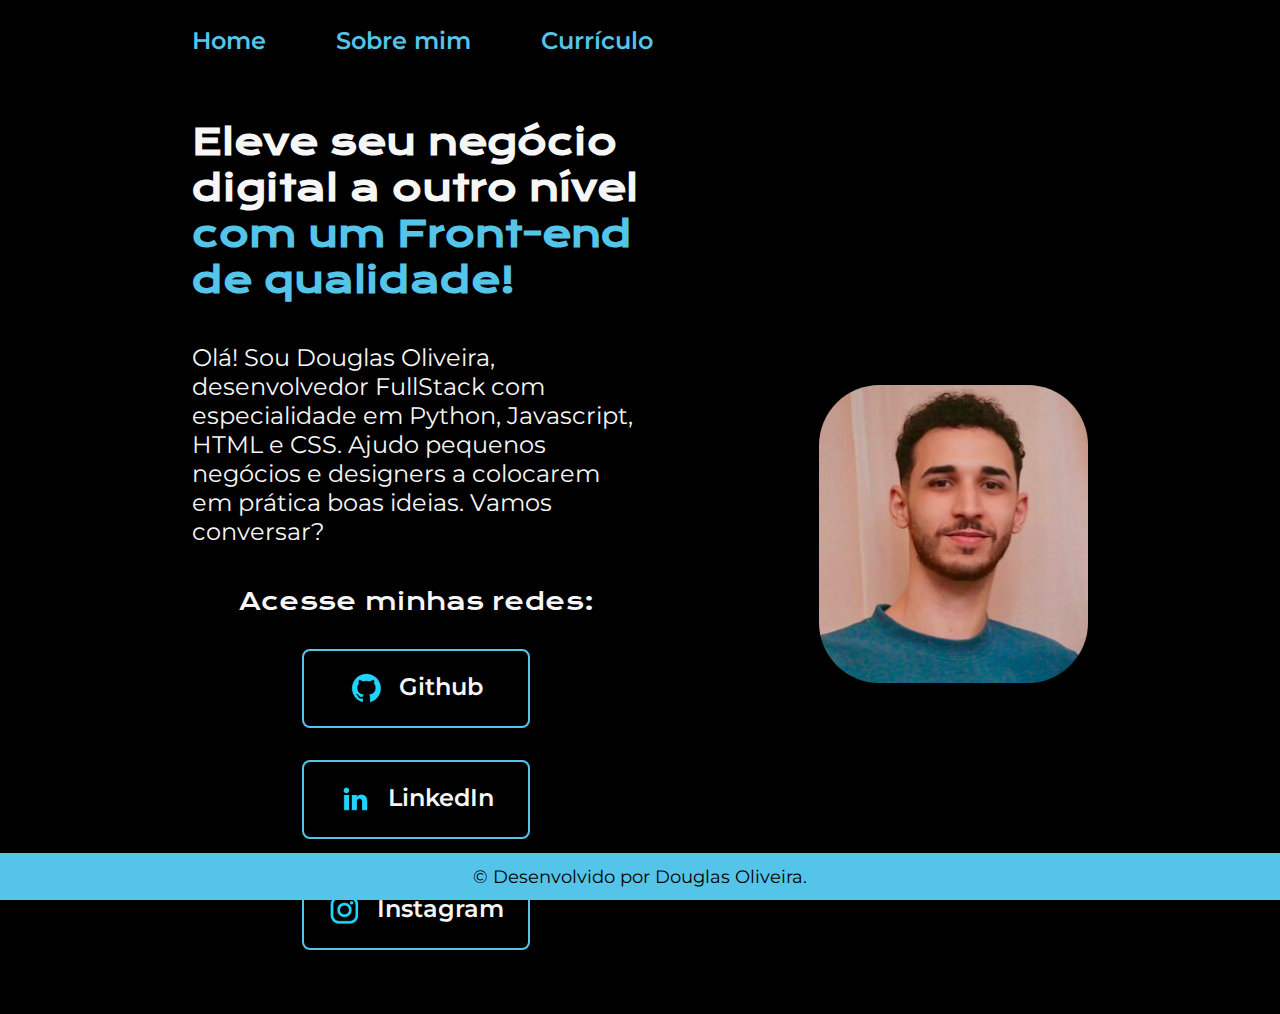
==== index.html @ 94f0caf9 "first commit" ====
<!DOCTYPE html>
<html lang="pt-br">
<head>
    <meta charset="UTF-8">
    <meta http-equiv="X-UA-Compatible" content="IE=edge">
    <meta name="viewport" content="width=device-width, initial-scale=1.0">
    <title>Douglas Oliveira</title>
    <link rel="stylesheet" href="./styles/style.css">
</head>
<body>
    <header class="cabecalho">
        <nav class="cabecalho__menu">
            <a class="cabecalho__menu__link" href="index.html">Home</a>
            <a class="cabecalho__menu__link" href="about.html">Sobre mim</a>
            <a class="cabecalho__menu__link" href="curriculo.html">Currículo</a>
        </nav>
    </header>
    <main class="apresentacao">
        <section class="apresentacao__conteudo">
            <h1 class="apresentacao__conteudo__titulo">Eleve seu negócio digital a outro nível <strong class="titulo-destaque">com um Front-end de qualidade!</strong></h1>
            <p class="apresentacao__conteudo__texto">Olá! Sou Douglas Oliveira, desenvolvedor FullStack com especialidade em Python, Javascript, HTML e CSS. Ajudo pequenos negócios e designers a colocarem em prática boas ideias. Vamos conversar?</p>
            <div class="apresentacao__links">
                <h2 class="apresentacao__links__subtitulo">Acesse minhas redes:</h2>
                <a class="apresentacao__links__navegacao" href="https://github.com/notdougz">
                    <img src="./assets/github.png" alt="Logo do Github">
                    Github
                </a>
                <a class="apresentacao__links__navegacao" href="https://www.linkedin.com/in/douglas-oliveira-627088188/">
                    <img src="./assets/linkedin.png" alt="Logo do LinkedIn">
                    LinkedIn
                </a>
                <a class="apresentacao__links__navegacao" href="https://www.instagram.com/d.oliveira._/">
                    <img src="./assets/instagram.png" alt="Logo do Instagram">
                    Instagram
                </a>
            </div>
        </section>
        <img class="apresentacao__imagem" src="./assets/eu.png" alt="Foto de Douglas Oliveira">
    </main>
    <footer class="rodape">
        <p>© Desenvolvido por Douglas Oliveira.</p>
    </footer>
</body>
</html>
---- styles/style.css ----
@import url('https://fonts.googleapis.com/css2?family=Krona+One&family=Montserrat:ital,wght@0,100..900;1,100..900&display=swap');

:root {
    --cor-primaria: #000000;
    --cor-secundaria: #55C4E9;
    --cor-terciaria: #F6F6F6;
    --cor-hover: #272727;

    --fonte-primaria: "Krona One", serif;
    --fonte-secundaria: "Montserrat", sans-serif;
}
* {
    margin: 0;
    padding: 0;
}

body {
    box-sizing: border-box;
    background-color: var(--cor-primaria);
    color: var(--cor-terciaria);
}

.cabecalho {
    padding: 2% 0% 0% 15%;
}

.cabecalho__menu {
    display: flex;
    gap: 70px;
}

.cabecalho__menu__link {
    font-family: var(--fonte-secundaria);
    font-weight: 600;
    font-size: 1.5rem;
    color: var(--cor-secundaria);
    text-decoration: none;
}

.apresentacao {
    padding: 5% 15%;
    display: flex;
    align-items: center;  
    justify-content: space-between;
    gap: 82px;
}

.apresentacao__conteudo {
    width: 50%;
    display: flex;
    flex-direction: column;
    gap: 40px;
}

.apresentacao__conteudo__titulo {
    font-size: 2.25rem;
    font-family: var(--fonte-primaria);
}

.titulo-destaque {
    color: var(--cor-secundaria);
}

.apresentacao__conteudo__texto {
    font-size: 1.5rem;
    font-family: var(--fonte-secundaria);
}

.apresentacao__links {
    display: flex;
    flex-direction: column;
    justify-content: space-between;
    align-items: center;
    gap: 32px;
    
}

.apresentacao__links__subtitulo {
    font-family: var(--fonte-primaria);
    font-weight: 400;
    font-size: 1.5rem;
}

.apresentacao__links__navegacao {
    display: flex;
    justify-content: center;
    gap: 16px;
    border: 2px solid var(--cor-secundaria);
    width: 50%;
    text-align: center;
    border-radius: 8px;
    font-size: 1.5rem;
    font-weight: 600;
    padding: 21.5px 0;
    color: var(--cor-terciaria);
    text-decoration: none;
    font-family: var(--fonte-secundaria); 
}

.apresentacao__links__navegacao:hover {
    background-color: var(--cor-hover);
    color: var(--cor-primaria) #000000;
    border: 2px solid var(--cor-secundaria);
    padding: 21.5px 3%;
}

.apresentacao__imagem {
    width: 30%;
}

.apresentacao::after {
    content: "";
    position: absolute;
    top: 0;
    left: 0;
    width: 100%;
    height: 100%;
    background: url('https://img1.picmix.com/output/stamp/normal/4/7/2/7/1957274_1e2b2.gif') no-repeat center center/cover;
    opacity: 0.2; /* Ajuste a opacidade desejada */
    z-index: -1; /* Mantém a imagem no fundo */
}

.rodape {
    color: var(--cor-primaria);
    background-color: var(--cor-secundaria);
    padding: 1% 0;
    width: 100%;
    text-align: center;
    font-family: var(--fonte-secundaria);
    font-size: 1.1rem;
    font-weight: 400;
    position: fixed;
    bottom: 0;
    left: 0;
}

@media (max-width: 1200px) {
    .cabecalho {
        padding: 4% 0% 2% 0%;
        display: flex;
        justify-content: center;
        white-space: nowrap;
    }

    .cabecalho__menu {
        gap: 40px;
    }

    .cabecalho__menu__link {
        font-size: 0.85rem;
        display: flex;
        align-items: center;
        justify-content: center;
        width: 100%;
        height: 100%;
    }

    .apresentacao {
        flex-direction: column-reverse;
        padding: 40px;
        gap: 40px;
    }

    .apresentacao__conteudo {
        width: auto;
        gap: 40px;
    }

    .apresentacao__conteudo__titulo {
        font-size: 1.5rem;
    }

    .apresentacao__conteudo__texto {
        font-size: 1.1rem;
    }

    .apresentacao__imagem {
        width: 50%;
    }

    .apresentacao__links {
        gap: 25px;
    }

    .apresentacao__links__subtitulo {
        font-size: 1.1rem;
    }

    .apresentacao__links__navegacao {
        font-size: 1.3rem;
        padding: 10px;
    }
    .rodape { 
        display: flex;
        position: relative;
        font-size: 0.8rem;
        text-align: center;
        justify-content: center;
    }

}
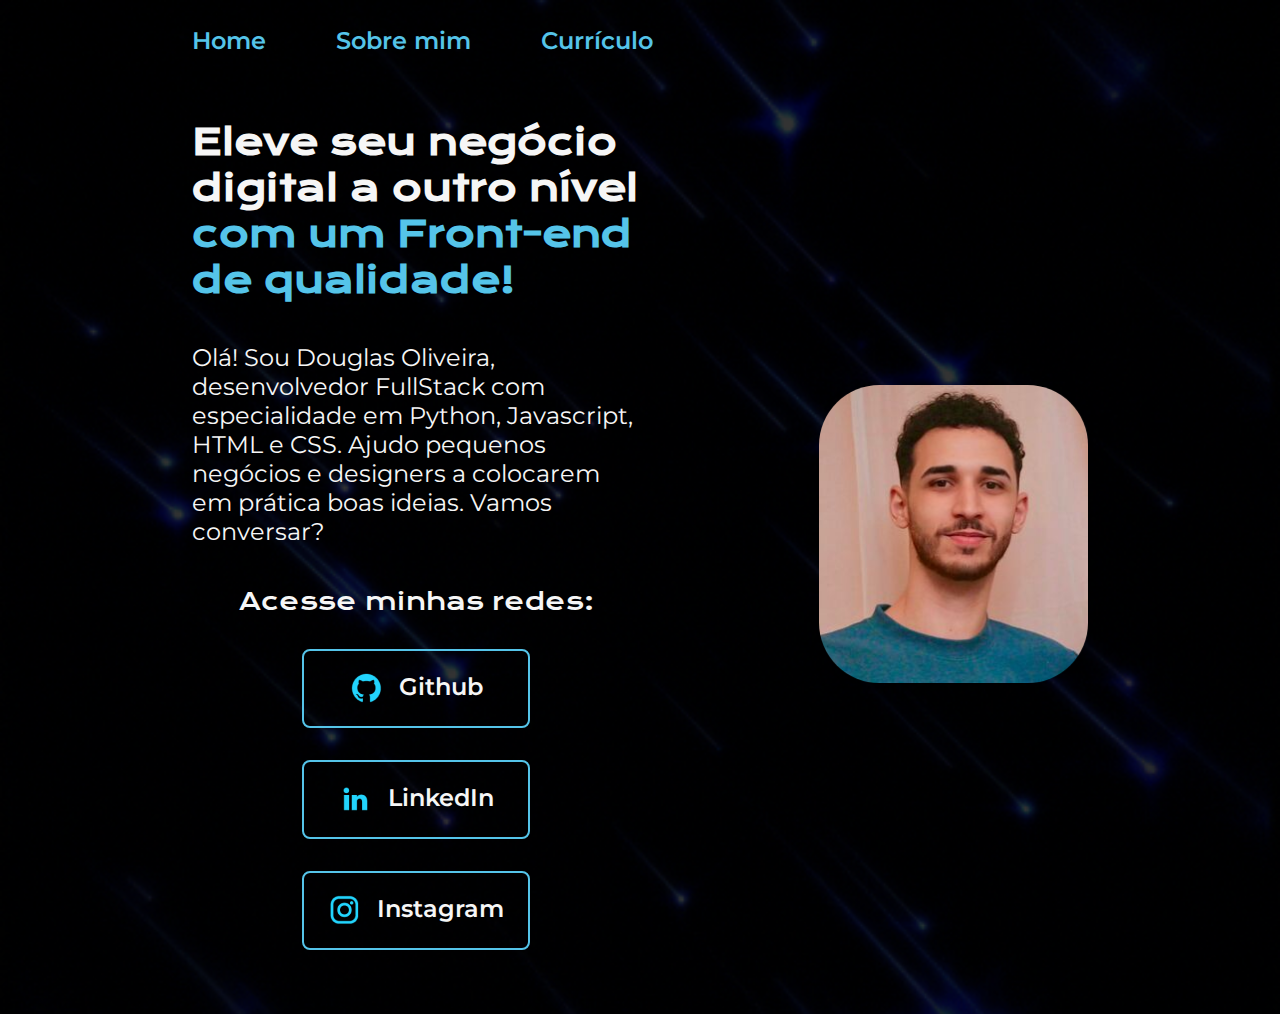
==== commit 00934907: "Corrigindo background e removendo footer" ====
--- a/index.html
+++ b/index.html
@@ -37,9 +37,7 @@
         </section>
         <img class="apresentacao__imagem" src="./assets/eu.png" alt="Foto de Douglas Oliveira">
     </main>
-    <footer class="rodape">
-        <p>© Desenvolvido por Douglas Oliveira.</p>
-    </footer>
+    <footer></footer>
 </body>
 </html>
 
--- a/styles/style.css
+++ b/styles/style.css
@@ -18,6 +18,29 @@
     box-sizing: border-box;
     background-color: var(--cor-primaria);
     color: var(--cor-terciaria);
+    min-height: 100vh;
+    background-image: url(../assets/glow\ meteor\ shower\ GIF\ by\ Erica\ Anderson.gif);
+    background-size: cover;
+    background-repeat: no-repeat;
+    background-position: center;
+    position: relative;
+}
+
+body::before {
+    content: ''; 
+    position: absolute;
+    top: 0;
+    left: 0;
+    width: 100%;
+    height: 100%;
+    background-color: rgba(0, 0, 0, 0.8); 
+    z-index: 0; 
+    pointer-events: none;
+}
+
+.cabecalho, .apresentacao, .rodape {
+    position: relative;
+    z-index: 1;
 }
 
 .cabecalho {
@@ -108,31 +131,6 @@
     width: 30%;
 }
 
-.apresentacao::after {
-    content: "";
-    position: absolute;
-    top: 0;
-    left: 0;
-    width: 100%;
-    height: 100%;
-    background: url('https://img1.picmix.com/output/stamp/normal/4/7/2/7/1957274_1e2b2.gif') no-repeat center center/cover;
-    opacity: 0.2; /* Ajuste a opacidade desejada */
-    z-index: -1; /* Mantém a imagem no fundo */
-}
-
-.rodape {
-    color: var(--cor-primaria);
-    background-color: var(--cor-secundaria);
-    padding: 1% 0;
-    width: 100%;
-    text-align: center;
-    font-family: var(--fonte-secundaria);
-    font-size: 1.1rem;
-    font-weight: 400;
-    position: fixed;
-    bottom: 0;
-    left: 0;
-}
 
 @media (max-width: 1200px) {
     .cabecalho {
@@ -175,7 +173,8 @@
     }
 
     .apresentacao__imagem {
-        width: 50%;
+        max-width: 50%;
+        width: 100%;
     }
 
     .apresentacao__links {
@@ -190,12 +189,4 @@
         font-size: 1.3rem;
         padding: 10px;
     }
-    .rodape { 
-        display: flex;
-        position: relative;
-        font-size: 0.8rem;
-        text-align: center;
-        justify-content: center;
-    }
-
 }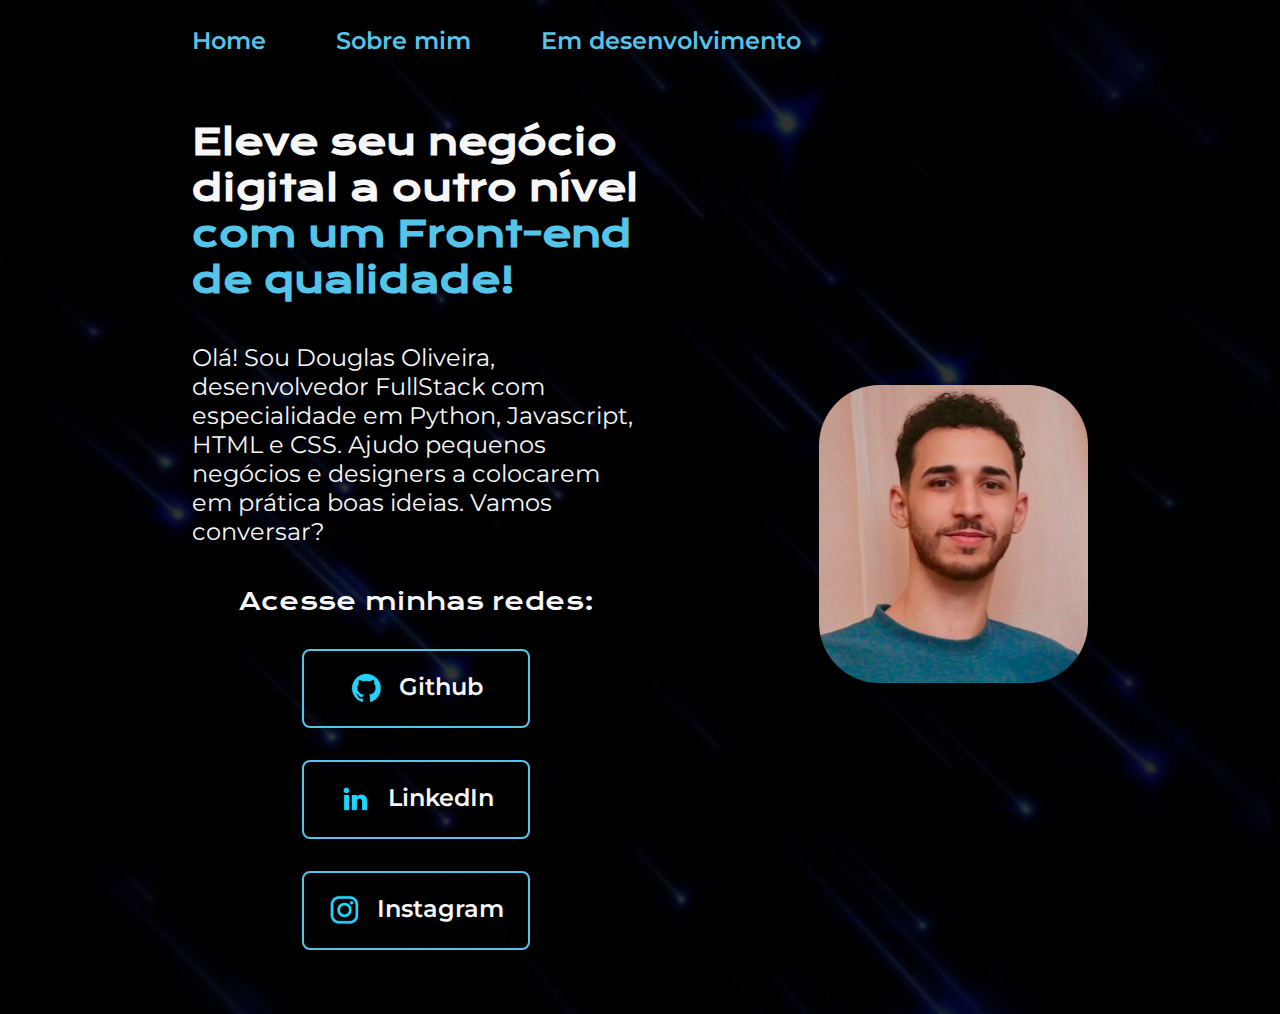
==== commit 490c71ac: "Alteraçao no cabeçalho" ====
--- a/index.html
+++ b/index.html
@@ -12,7 +12,7 @@
         <nav class="cabecalho__menu">
             <a class="cabecalho__menu__link" href="index.html">Home</a>
             <a class="cabecalho__menu__link" href="about.html">Sobre mim</a>
-            <a class="cabecalho__menu__link" href="curriculo.html">Currículo</a>
+            <a class="cabecalho__menu__link" href="curriculo.html">Em desenvolvimento</a>
         </nav>
     </header>
     <main class="apresentacao">
